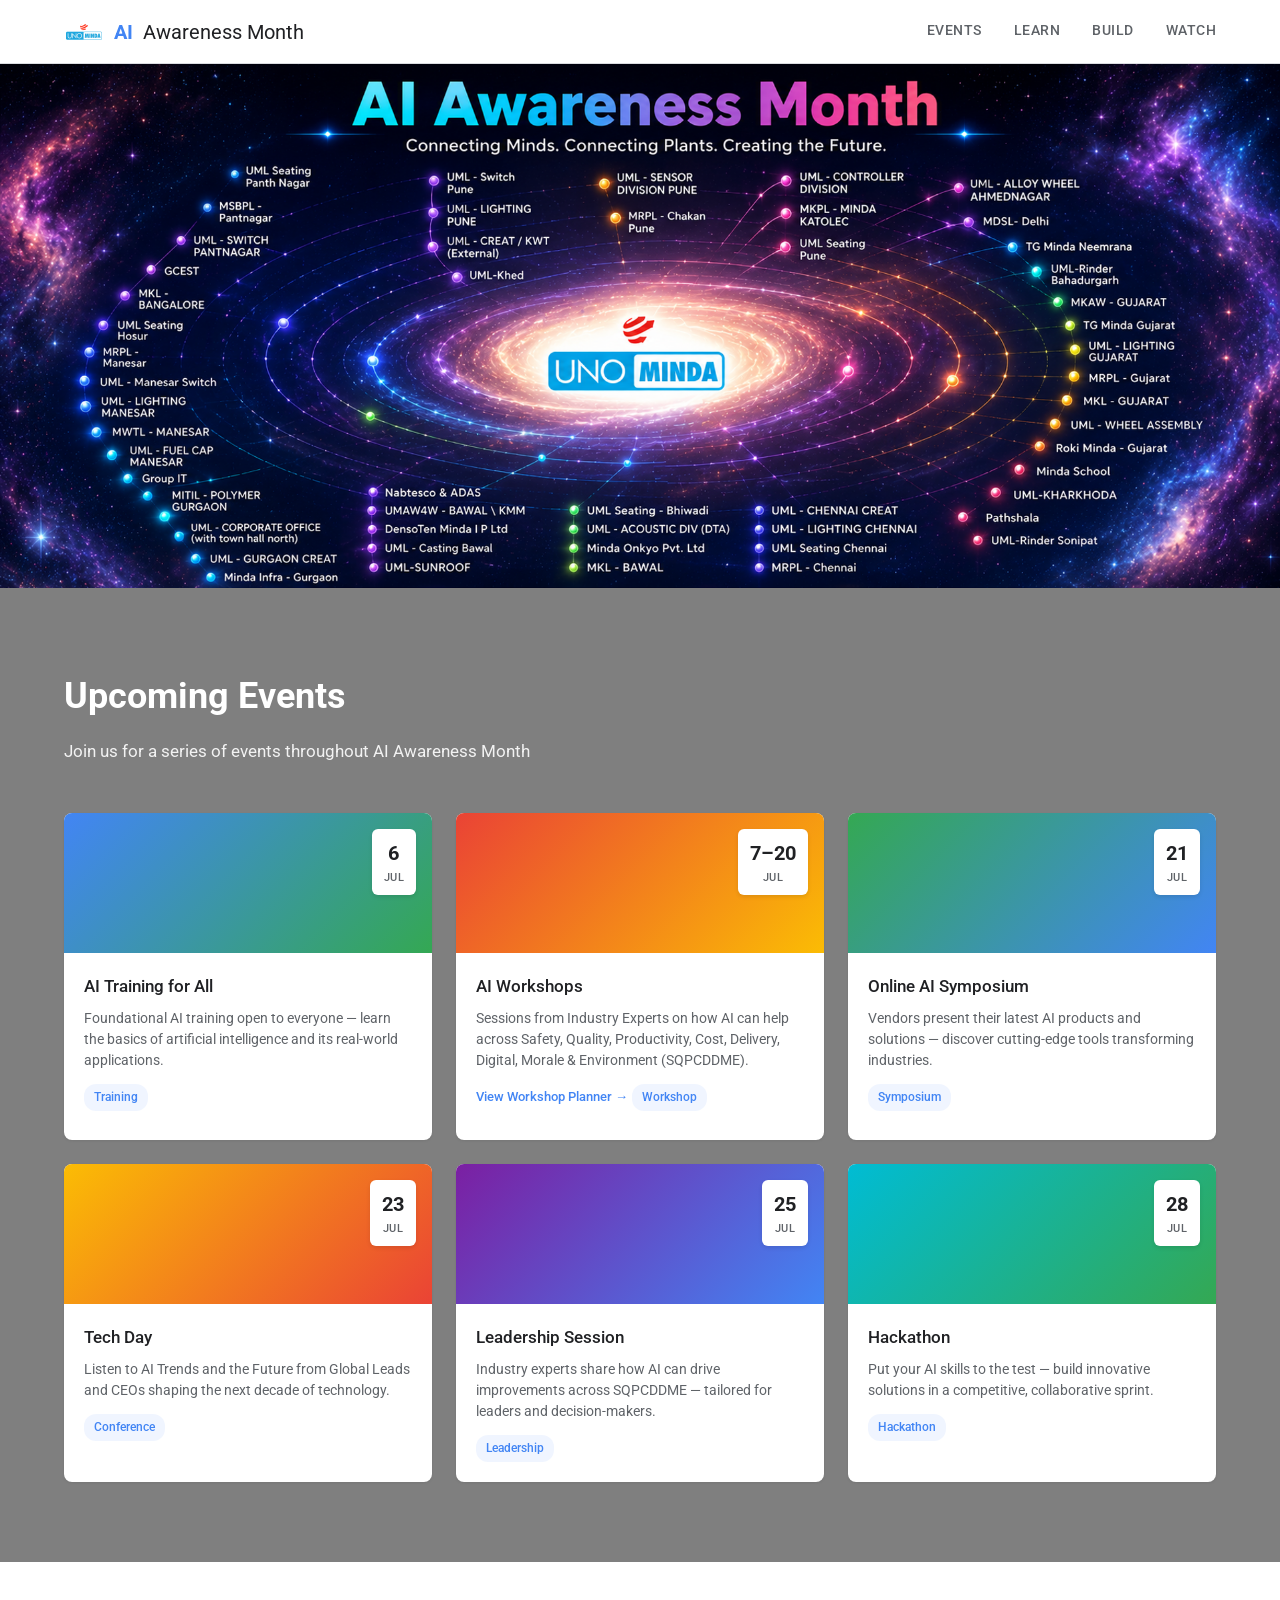
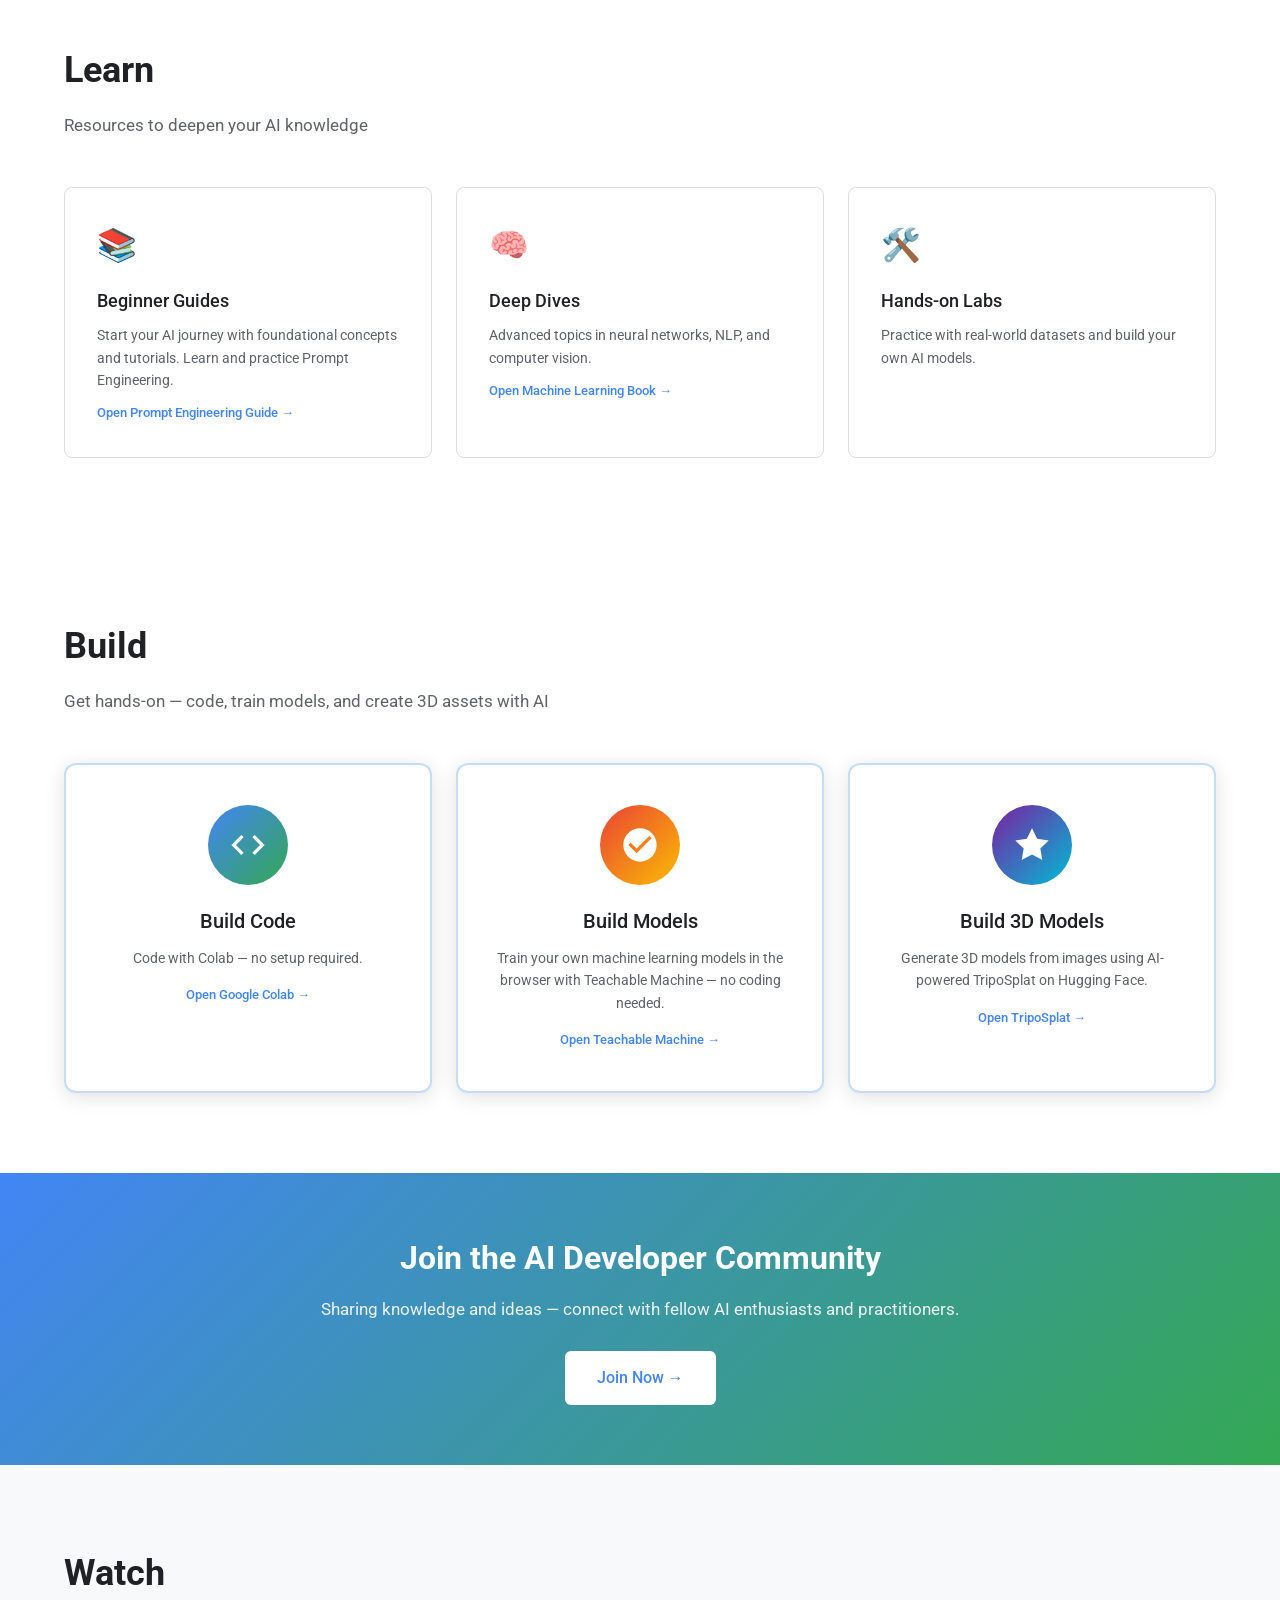
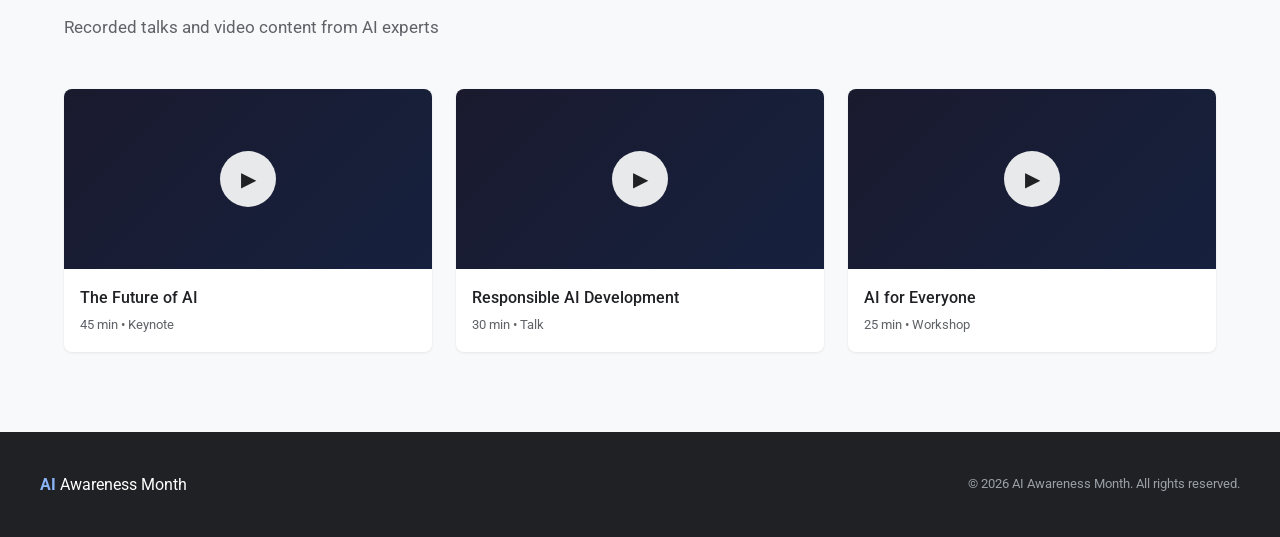
==== index.html @ 11e7fd07 "Initial commit: AI Awareness Month Landing Page" ====
<!DOCTYPE html>
<html lang="en">
<head>
    <meta charset="UTF-8">
    <meta name="viewport" content="width=device-width, initial-scale=1.0">
    <title>AI Awareness Month</title>
    <link rel="stylesheet" href="styles.css">
    <link rel="preconnect" href="https://fonts.googleapis.com">
    <link rel="preconnect" href="https://fonts.gstatic.com" crossorigin>
    <link href="https://fonts.googleapis.com/css2?family=Google+Sans:wght@400;500;700&family=Roboto:wght@300;400;500;700&display=swap" rel="stylesheet">
</head>
<body>
    <!-- Navigation Bar -->
    <header class="navbar">
        <div class="navbar-container">
            <div class="navbar-brand">
                <img src="Logo.png" alt="AI Awareness Month Logo" class="navbar-logo">
                <span class="brand-ai">AI</span><span class="brand-text">Awareness Month</span>
            </div>
            <nav class="navbar-links" aria-label="Main navigation">
                <a href="#events" class="nav-link active">EVENTS</a>
                <a href="#learn" class="nav-link">LEARN</a>
                <a href="#build" class="nav-link">BUILD</a>
                <a href="#watch" class="nav-link">WATCH</a>
            </nav>
            <button class="mobile-menu-btn" aria-label="Toggle menu" aria-expanded="false">
                <span class="hamburger"></span>
            </button>
        </div>
    </header>

    <!-- Hero Section - Landing Page Image -->
    <section class="hero">
        <img src="Landing_Page.png" alt="AI Awareness Month" class="hero-image">
    </section>

    <!-- Events Section -->
    <section id="events" class="events-section">
        <video class="events-video-bg" autoplay muted loop playsinline>
            <source src="Events.mp4" type="video/mp4">
        </video>
        <div class="events-overlay"></div>
        <div class="section-container">
            <h2 class="section-title">Upcoming Events</h2>
            <p class="section-subtitle">Join us for a series of events throughout AI Awareness Month</p>
            <div class="events-grid">
                <!-- 1. AI Training for All -->
                <article class="event-card">
                    <div class="event-image" style="background: linear-gradient(135deg, #4285f4, #34a853);">
                        <div class="event-date">
                            <span class="day">6</span>
                            <span class="month">JUL</span>
                        </div>
                    </div>
                    <div class="event-details">
                        <h3>AI Training for All</h3>
                        <p>Foundational AI training open to everyone — learn the basics of artificial intelligence and its real-world applications.</p>
                        <span class="event-tag">Training</span>
                    </div>
                </article>

                <!-- 2. AI Workshops -->
                <article class="event-card">
                    <div class="event-image" style="background: linear-gradient(135deg, #ea4335, #fbbc04);">
                        <div class="event-date">
                            <span class="day">7–20</span>
                            <span class="month">JUL</span>
                        </div>
                    </div>
                    <div class="event-details">
                        <h3>AI Workshops</h3>
                        <p>Sessions from Industry Experts on how AI can help across Safety, Quality, Productivity, Cost, Delivery, Digital, Morale & Environment (SQPCDDME).</p>
                        <a href="workshop-planner.html" class="event-link">View Workshop Planner →</a>
                        <span class="event-tag">Workshop</span>
                    </div>
                </article>

                <!-- 3. Online AI Symposium -->
                <article class="event-card">
                    <div class="event-image" style="background: linear-gradient(135deg, #34a853, #4285f4);">
                        <div class="event-date">
                            <span class="day">21</span>
                            <span class="month">JUL</span>
                        </div>
                    </div>
                    <div class="event-details">
                        <h3>Online AI Symposium</h3>
                        <p>Vendors present their latest AI products and solutions — discover cutting-edge tools transforming industries.</p>
                        <span class="event-tag">Symposium</span>
                    </div>
                </article>

                <!-- 4. Tech Day -->
                <article class="event-card">
                    <div class="event-image" style="background: linear-gradient(135deg, #fbbc04, #ea4335);">
                        <div class="event-date">
                            <span class="day">23</span>
                            <span class="month">JUL</span>
                        </div>
                    </div>
                    <div class="event-details">
                        <h3>Tech Day</h3>
                        <p>Listen to AI Trends and the Future from Global Leads and CEOs shaping the next decade of technology.</p>
                        <span class="event-tag">Conference</span>
                    </div>
                </article>

                <!-- 5. Leadership Session -->
                <article class="event-card">
                    <div class="event-image" style="background: linear-gradient(135deg, #7b1fa2, #4285f4);">
                        <div class="event-date">
                            <span class="day">25</span>
                            <span class="month">JUL</span>
                        </div>
                    </div>
                    <div class="event-details">
                        <h3>Leadership Session</h3>
                        <p>Industry experts share how AI can drive improvements across SQPCDDME — tailored for leaders and decision-makers.</p>
                        <span class="event-tag">Leadership</span>
                    </div>
                </article>

                <!-- 6. Hackathon -->
                <article class="event-card">
                    <div class="event-image" style="background: linear-gradient(135deg, #00bcd4, #34a853);">
                        <div class="event-date">
                            <span class="day">28</span>
                            <span class="month">JUL</span>
                        </div>
                    </div>
                    <div class="event-details">
                        <h3>Hackathon</h3>
                        <p>Put your AI skills to the test — build innovative solutions in a competitive, collaborative sprint.</p>
                        <span class="event-tag">Hackathon</span>
                    </div>
                </article>
            </div>
        </div>
    </section>

    <!-- Learn Section -->
    <section id="learn" class="learn-section">
        <div class="section-container">
            <h2 class="section-title">Learn</h2>
            <p class="section-subtitle">Resources to deepen your AI knowledge</p>
            <div class="learn-grid">
                <a href="prompt-engineering.html" class="learn-card">
                    <div class="learn-icon">📚</div>
                    <h3>Beginner Guides</h3>
                    <p>Start your AI journey with foundational concepts and tutorials. Learn and practice Prompt Engineering.</p>
                    <span class="learn-link">Open Prompt Engineering Guide →</span>
                </a>
                <a href="deep-dives.html" class="learn-card">
                    <div class="learn-icon">🧠</div>
                    <h3>Deep Dives</h3>
                    <p>Advanced topics in neural networks, NLP, and computer vision.</p>
                    <span class="learn-link">Open Machine Learning Book →</span>
                </a>
                <div class="learn-card">
                    <div class="learn-icon">🛠️</div>
                    <h3>Hands-on Labs</h3>
                    <p>Practice with real-world datasets and build your own AI models.</p>
                </div>
            </div>
        </div>
    </section>

    <!-- Build Section -->
    <section id="build" class="build-section">
        <video class="build-video-bg" autoplay muted loop playsinline>
            <source src="Build_AI.mp4" type="video/mp4">
        </video>
        <div class="build-overlay"></div>
        <div class="section-container">
            <h2 class="section-title">Build</h2>
            <p class="section-subtitle">Get hands-on — code, train models, and create 3D assets with AI</p>
            <div class="build-grid">
                <a href="https://colab.research.google.com/" target="_blank" rel="noopener noreferrer" class="build-card">
                    <div class="build-icon" style="background: linear-gradient(135deg, #4285f4, #34a853);">
                        <svg viewBox="0 0 24 24" width="40" height="40" fill="#fff">
                            <path d="M9.4 16.6L4.8 12l4.6-4.6L8 6l-6 6 6 6 1.4-1.4zm5.2 0L19.2 12l-4.6-4.6L16 6l6 6-6 6-1.4-1.4z"/>
                        </svg>
                    </div>
                    <h3>Build Code</h3>
                    <p>Code with Colab — no setup required.</p>
                    <span class="build-link">Open Google Colab →</span>
                </a>
                <a href="https://teachablemachine.withgoogle.com/train" target="_blank" rel="noopener noreferrer" class="build-card">
                    <div class="build-icon" style="background: linear-gradient(135deg, #ea4335, #fbbc04);">
                        <svg viewBox="0 0 24 24" width="40" height="40" fill="#fff">
                            <path d="M12 2C6.48 2 2 6.48 2 12s4.48 10 10 10 10-4.48 10-10S17.52 2 12 2zm-2 15l-5-5 1.41-1.41L10 14.17l7.59-7.59L19 8l-9 9z"/>
                        </svg>
                    </div>
                    <h3>Build Models</h3>
                    <p>Train your own machine learning models in the browser with Teachable Machine — no coding needed.</p>
                    <span class="build-link">Open Teachable Machine →</span>
                </a>
                <a href="https://huggingface.co/spaces/VAST-AI/TripoSplat" target="_blank" rel="noopener noreferrer" class="build-card">
                    <div class="build-icon" style="background: linear-gradient(135deg, #7b1fa2, #00bcd4);">
                        <svg viewBox="0 0 24 24" width="40" height="40" fill="#fff">
                            <path d="M12 2l3.09 6.26L22 9.27l-5 4.87 1.18 6.88L12 17.77l-6.18 3.25L7 14.14 2 9.27l6.91-1.01L12 2z"/>
                        </svg>
                    </div>
                    <h3>Build 3D Models</h3>
                    <p>Generate 3D models from images using AI-powered TripoSplat on Hugging Face.</p>
                    <span class="build-link">Open TripoSplat →</span>
                </a>
            </div>
        </div>
    </section>

    <!-- Community Section -->
    <section id="community" class="community-section">
        <div class="community-container">
            <h2>Join the AI Developer Community</h2>
            <p>Sharing knowledge and ideas — connect with fellow AI enthusiasts and practitioners.</p>
            <a href="#" class="btn-community" id="teams-link">Join Now →</a>
        </div>
    </section>

    <!-- Watch Section -->
    <section id="watch" class="watch-section">

        <div class="section-container">
            <h2 class="section-title">Watch</h2>
            <p class="section-subtitle">Recorded talks and video content from AI experts</p>
            <div class="watch-grid">
                <div class="video-card">
                    <div class="video-thumbnail">
                        <div class="play-btn">▶</div>
                    </div>
                    <h3>The Future of AI</h3>
                    <p>45 min • Keynote</p>
                </div>
                <div class="video-card">
                    <div class="video-thumbnail">
                        <div class="play-btn">▶</div>
                    </div>
                    <h3>Responsible AI Development</h3>
                    <p>30 min • Talk</p>
                </div>
                <div class="video-card">
                    <div class="video-thumbnail">
                        <div class="play-btn">▶</div>
                    </div>
                    <h3>AI for Everyone</h3>
                    <p>25 min • Workshop</p>
                </div>
            </div>
        </div>
    </section>

    <!-- Footer -->
    <footer class="footer">
        <div class="footer-container">
            <div class="footer-brand">
                <span class="brand-ai">AI</span><span class="brand-text"> Awareness Month</span>
            </div>
            <p class="footer-copy">&copy; 2026 AI Awareness Month. All rights reserved.</p>
        </div>
    </footer>

    <script src="script.js"></script>
</body>
</html>
---- styles.css ----
/* Reset & Base Styles */
*,
*::before,
*::after {
    margin: 0;
    padding: 0;
    box-sizing: border-box;
}

:root {
    --color-blue: #4285f4;
    --color-red: #ea4335;
    --color-yellow: #fbbc04;
    --color-green: #34a853;
    --color-dark: #202124;
    --color-gray: #5f6368;
    --color-light-gray: #f8f9fa;
    --color-border: #dadce0;
    --font-primary: 'Roboto', sans-serif;
    --font-display: 'Google Sans', 'Roboto', sans-serif;
}

html {
    scroll-behavior: smooth;
}

body {
    font-family: var(--font-primary);
    color: var(--color-dark);
    line-height: 1.6;
    overflow-x: hidden;
}

a {
    text-decoration: none;
    color: inherit;
}

/* Navigation Bar */
.navbar {
    position: fixed;
    top: 0;
    left: 0;
    right: 0;
    background: #fff;
    border-bottom: 1px solid var(--color-border);
    z-index: 1000;
    height: 64px;
}

.navbar-container {
    max-width: 1200px;
    margin: 0 auto;
    padding: 0 24px;
    display: flex;
    align-items: center;
    justify-content: space-between;
    height: 100%;
}

.navbar-brand {
    font-family: var(--font-display);
    font-size: 1.25rem;
    font-weight: 400;
    display: flex;
    align-items: center;
    gap: 10px;
}

.navbar-logo {
    height: 40px;
    width: auto;
}

.brand-ai {
    color: var(--color-blue);
    font-weight: 700;
}

.brand-text {
    color: var(--color-dark);
    font-weight: 400;
}

.navbar-links {
    display: flex;
    align-items: center;
    gap: 32px;
}

.nav-link {
    font-family: var(--font-display);
    font-size: 0.875rem;
    font-weight: 500;
    letter-spacing: 0.5px;
    color: var(--color-gray);
    padding: 8px 0;
    border-bottom: 3px solid transparent;
    transition: color 0.2s, border-color 0.2s;
}

.nav-link:hover,
.nav-link.active {
    color: var(--color-blue);
    border-bottom-color: var(--color-blue);
}

.nav-link.active {
    text-decoration: underline;
    text-underline-offset: 6px;
}

/* Mobile Menu Button */
.mobile-menu-btn {
    display: none;
    background: none;
    border: none;
    cursor: pointer;
    padding: 8px;
}

.hamburger {
    display: block;
    width: 24px;
    height: 2px;
    background: var(--color-dark);
    position: relative;
}

.hamburger::before,
.hamburger::after {
    content: '';
    position: absolute;
    width: 24px;
    height: 2px;
    background: var(--color-dark);
    left: 0;
}

.hamburger::before {
    top: -7px;
}

.hamburger::after {
    top: 7px;
}

/* Hero Section */
.hero {
    margin-top: 64px;
    width: 100%;
    display: flex;
    justify-content: center;
    align-items: center;
    background: #fff;
}

.hero-image {
    width: 100%;
    max-width: 100%;
    height: auto;
    display: block;
}

/* Sections Common */
.section-container {
    max-width: 1200px;
    margin: 0 auto;
    padding: 80px 24px;
}

.section-title {
    font-family: var(--font-display);
    font-size: 2.25rem;
    font-weight: 700;
    color: var(--color-dark);
    margin-bottom: 12px;
}

.section-subtitle {
    font-size: 1.0625rem;
    color: var(--color-gray);
    margin-bottom: 48px;
}

/* Events Section */
.events-section {
    position: relative;
    overflow: hidden;
}

.events-video-bg {
    position: absolute;
    top: 0;
    left: 0;
    width: 100%;
    height: 100%;
    object-fit: cover;
    z-index: 0;
}

.events-overlay {
    position: absolute;
    top: 0;
    left: 0;
    right: 0;
    bottom: 0;
    background: rgba(0, 0, 0, 0.5);
    z-index: 1;
}

.events-section .section-container {
    position: relative;
    z-index: 2;
}

.events-section .section-title {
    color: #fff;
}

.events-section .section-subtitle {
    color: rgba(255, 255, 255, 0.9);
}

.events-grid {
    display: grid;
    grid-template-columns: repeat(auto-fill, minmax(280px, 1fr));
    gap: 24px;
}

.event-card {
    background: #fff;
    border-radius: 8px;
    overflow: hidden;
    box-shadow: 0 1px 3px rgba(0, 0, 0, 0.08);
    transition: box-shadow 0.2s, transform 0.2s;
}

.event-card:hover {
    box-shadow: 0 4px 16px rgba(0, 0, 0, 0.12);
    transform: translateY(-2px);
}

.event-image {
    height: 140px;
    display: flex;
    align-items: flex-start;
    justify-content: flex-end;
    padding: 16px;
}

.event-date {
    background: #fff;
    border-radius: 6px;
    padding: 8px 12px;
    text-align: center;
    box-shadow: 0 2px 4px rgba(0, 0, 0, 0.1);
}

.event-date .day {
    display: block;
    font-family: var(--font-display);
    font-size: 1.25rem;
    font-weight: 700;
    color: var(--color-dark);
}

.event-date .month {
    display: block;
    font-size: 0.6875rem;
    font-weight: 500;
    color: var(--color-gray);
    letter-spacing: 0.5px;
}

.event-details {
    padding: 20px;
}

.event-details h3 {
    font-family: var(--font-display);
    font-size: 1.0625rem;
    font-weight: 500;
    margin-bottom: 8px;
}

.event-details p {
    font-size: 0.875rem;
    color: var(--color-gray);
    margin-bottom: 12px;
    line-height: 1.5;
}

.event-tag {
    display: inline-block;
    font-size: 0.75rem;
    font-weight: 500;
    color: var(--color-blue);
    background: rgba(66, 133, 244, 0.08);
    padding: 4px 10px;
    border-radius: 12px;
}

.event-link {
    display: inline-block;
    font-size: 0.8125rem;
    font-weight: 500;
    color: var(--color-blue);
    margin-bottom: 12px;
    transition: color 0.2s;
}

.event-link:hover {
    color: #3367d6;
    text-decoration: underline;
}

/* Learn Section */
.learn-section {
    background: #fff;
}

.learn-grid {
    display: grid;
    grid-template-columns: repeat(auto-fill, minmax(300px, 1fr));
    gap: 24px;
}

.learn-card {
    padding: 32px;
    border: 1px solid var(--color-border);
    border-radius: 8px;
    transition: box-shadow 0.2s, border-color 0.2s;
}

.learn-card:hover {
    box-shadow: 0 4px 12px rgba(0, 0, 0, 0.08);
    border-color: var(--color-blue);
}

.learn-icon {
    font-size: 2rem;
    margin-bottom: 16px;
}

.learn-card h3 {
    font-family: var(--font-display);
    font-size: 1.125rem;
    font-weight: 500;
    margin-bottom: 8px;
}

.learn-card p {
    font-size: 0.875rem;
    color: var(--color-gray);
    line-height: 1.6;
}

.learn-link {
    display: inline-block;
    font-family: var(--font-display);
    font-size: 0.8125rem;
    font-weight: 500;
    color: var(--color-blue);
    margin-top: 12px;
    transition: color 0.2s;
}

.learn-card:hover .learn-link {
    color: #3367d6;
    text-decoration: underline;
}

/* Build Section */
.build-section {
    position: relative;
    overflow: hidden;
}

.build-video-bg {
    position: absolute;
    top: 0;
    left: 0;
    width: 100%;
    height: 100%;
    object-fit: cover;
    z-index: 0;
}

.build-overlay {
    position: absolute;
    top: 0;
    left: 0;
    right: 0;
    bottom: 0;
    background: rgba(255, 255, 255, 0.6);
    z-index: 1;
}

.build-section .section-container {
    position: relative;
    z-index: 2;
}

.build-grid {
    display: grid;
    grid-template-columns: repeat(auto-fill, minmax(300px, 1fr));
    gap: 24px;
}

.build-card {
    display: flex;
    flex-direction: column;
    align-items: center;
    text-align: center;
    padding: 40px 28px;
    border: 2px solid rgba(66, 133, 244, 0.3);
    border-radius: 12px;
    background: rgba(255, 255, 255, 0.9);
    box-shadow: 0 4px 20px rgba(0, 0, 0, 0.12);
    backdrop-filter: blur(8px);
    transition: box-shadow 0.2s, border-color 0.2s, transform 0.2s;
}

.build-card:hover {
    box-shadow: 0 8px 32px rgba(0, 0, 0, 0.18);
    border-color: var(--color-blue);
    transform: translateY(-4px);
}

.build-icon {
    width: 80px;
    height: 80px;
    border-radius: 50%;
    display: flex;
    align-items: center;
    justify-content: center;
    margin-bottom: 20px;
}

.build-card h3 {
    font-family: var(--font-display);
    font-size: 1.25rem;
    font-weight: 500;
    margin-bottom: 10px;
    color: var(--color-dark);
}

.build-card p {
    font-size: 0.875rem;
    color: var(--color-gray);
    line-height: 1.6;
    margin-bottom: 16px;
}

.build-link {
    font-family: var(--font-display);
    font-size: 0.8125rem;
    font-weight: 500;
    color: var(--color-blue);
    transition: color 0.2s;
}

.build-card:hover .build-link {
    color: #3367d6;
    text-decoration: underline;
}

/* Community Section */
.community-section {
    background: linear-gradient(135deg, #4285f4, #34a853);
    padding: 60px 24px;
    text-align: center;
}

.community-container {
    max-width: 700px;
    margin: 0 auto;
}

.community-section h2 {
    font-family: var(--font-display);
    font-size: 2rem;
    font-weight: 700;
    color: #fff;
    margin-bottom: 12px;
}

.community-section p {
    font-size: 1.0625rem;
    color: rgba(255, 255, 255, 0.9);
    margin-bottom: 28px;
    line-height: 1.6;
}

.btn-community {
    display: inline-block;
    font-family: var(--font-display);
    font-size: 1rem;
    font-weight: 500;
    color: var(--color-blue);
    background: #fff;
    padding: 14px 32px;
    border-radius: 6px;
    transition: box-shadow 0.2s, transform 0.1s;
}

.btn-community:hover {
    box-shadow: 0 4px 12px rgba(0, 0, 0, 0.2);
    transform: translateY(-1px);
}

/* Watch Section */
.watch-section {
    background: var(--color-light-gray);
}

.watch-grid {
    display: grid;
    grid-template-columns: repeat(auto-fill, minmax(300px, 1fr));
    gap: 24px;
}

.video-card {
    background: #fff;
    border-radius: 8px;
    overflow: hidden;
    box-shadow: 0 1px 3px rgba(0, 0, 0, 0.08);
    transition: box-shadow 0.2s;
}

.video-card:hover {
    box-shadow: 0 4px 12px rgba(0, 0, 0, 0.12);
}

.video-thumbnail {
    height: 180px;
    background: linear-gradient(135deg, #1a1a2e, #16213e);
    display: flex;
    align-items: center;
    justify-content: center;
}

.play-btn {
    width: 56px;
    height: 56px;
    background: rgba(255, 255, 255, 0.9);
    border-radius: 50%;
    display: flex;
    align-items: center;
    justify-content: center;
    font-size: 1.25rem;
    color: var(--color-dark);
    transition: transform 0.2s;
}

.video-card:hover .play-btn {
    transform: scale(1.1);
}

.video-card h3 {
    font-family: var(--font-display);
    font-size: 1rem;
    font-weight: 500;
    padding: 16px 16px 4px;
}

.video-card p {
    font-size: 0.8125rem;
    color: var(--color-gray);
    padding: 0 16px 16px;
}

/* Footer */
.footer {
    background: var(--color-dark);
    color: #fff;
    padding: 40px 24px;
}

.footer-container {
    max-width: 1200px;
    margin: 0 auto;
    display: flex;
    align-items: center;
    justify-content: space-between;
}

.footer .brand-ai {
    color: #8ab4f8;
}

.footer .brand-text {
    color: #fff;
}

.footer-copy {
    font-size: 0.8125rem;
    color: #9aa0a6;
}

/* Responsive */
@media (max-width: 768px) {
    .navbar-links {
        display: none;
        position: absolute;
        top: 64px;
        left: 0;
        right: 0;
        background: #fff;
        flex-direction: column;
        padding: 16px 24px;
        border-bottom: 1px solid var(--color-border);
        gap: 0;
    }

    .navbar-links.active {
        display: flex;
    }

    .nav-link {
        padding: 12px 0;
        border-bottom: none;
    }

    .mobile-menu-btn {
        display: block;
    }

    .hero {
        margin-top: 64px;
    }

    .hero-image {
        width: 100%;
        height: auto;
    }

    .footer-container {
        flex-direction: column;
        gap: 16px;
        text-align: center;
    }
}

@media (max-width: 480px) {
    .events-grid {
        grid-template-columns: 1fr;
    }
}
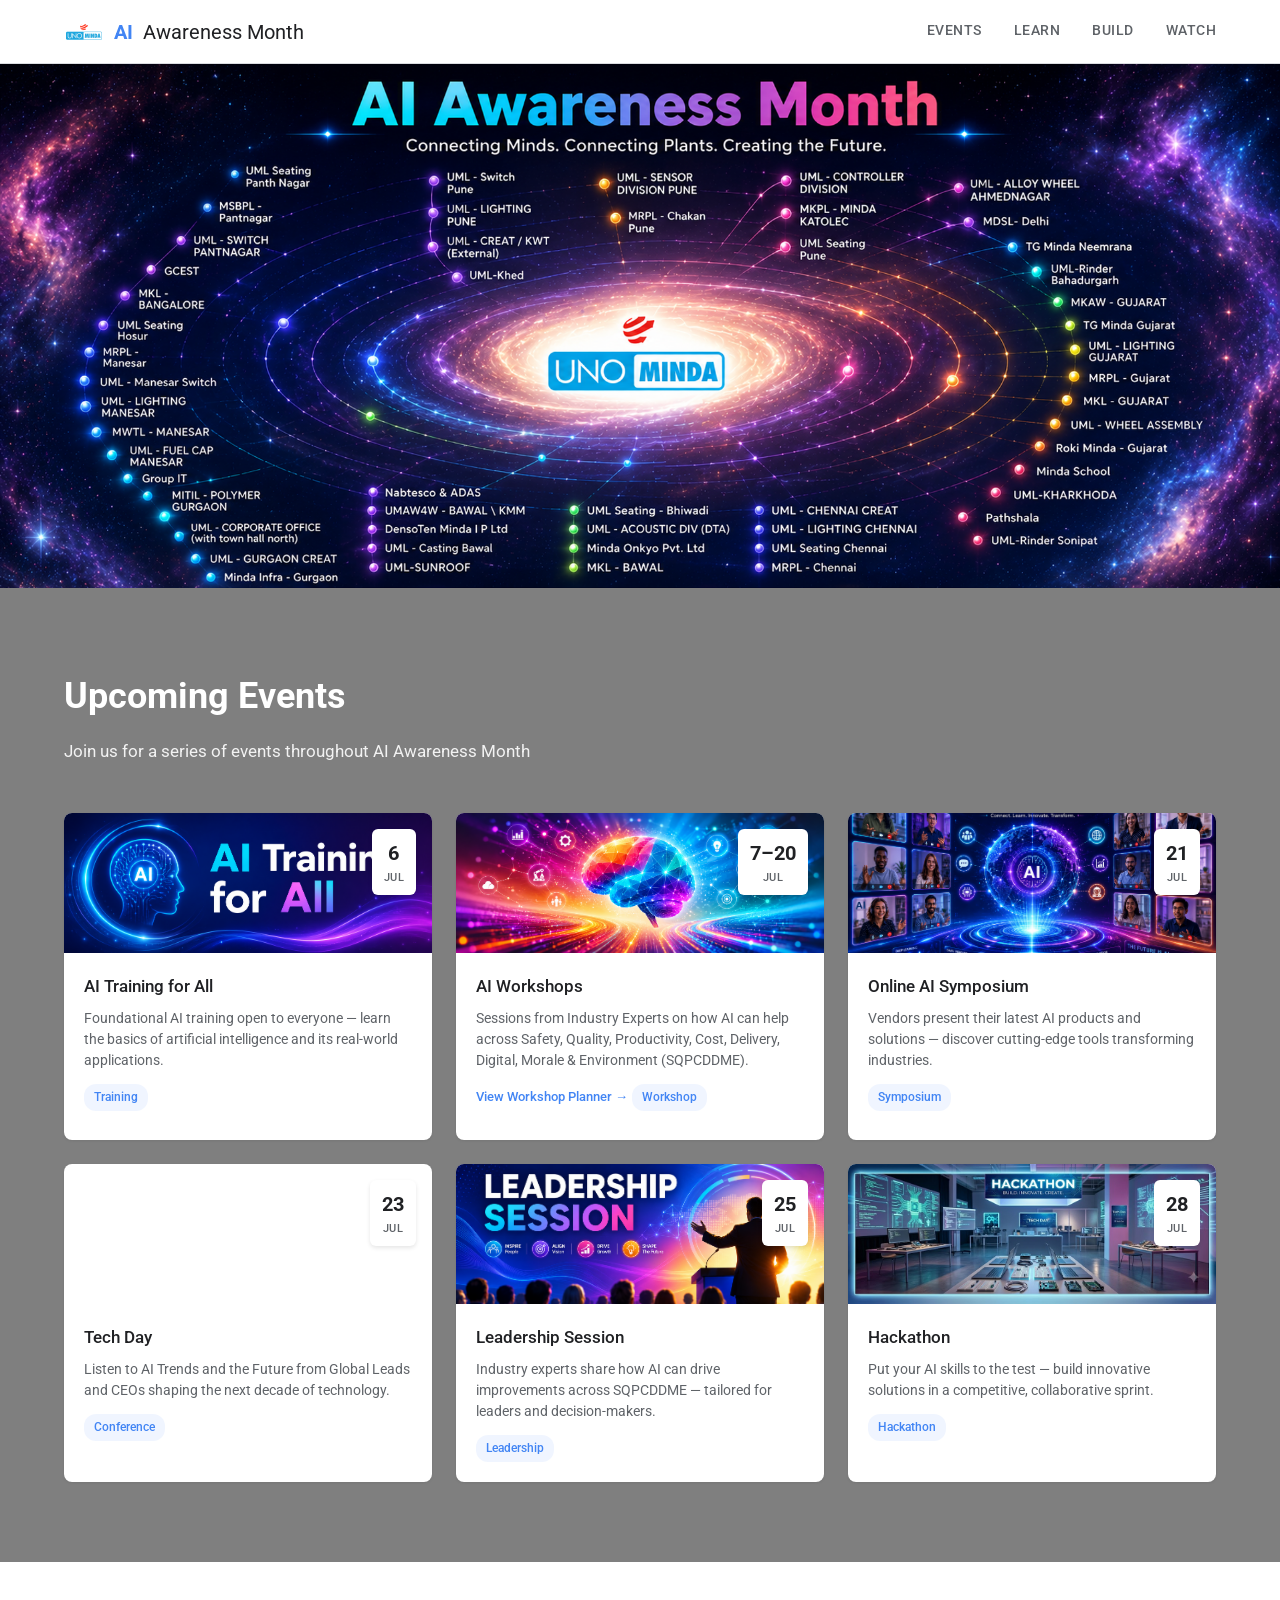
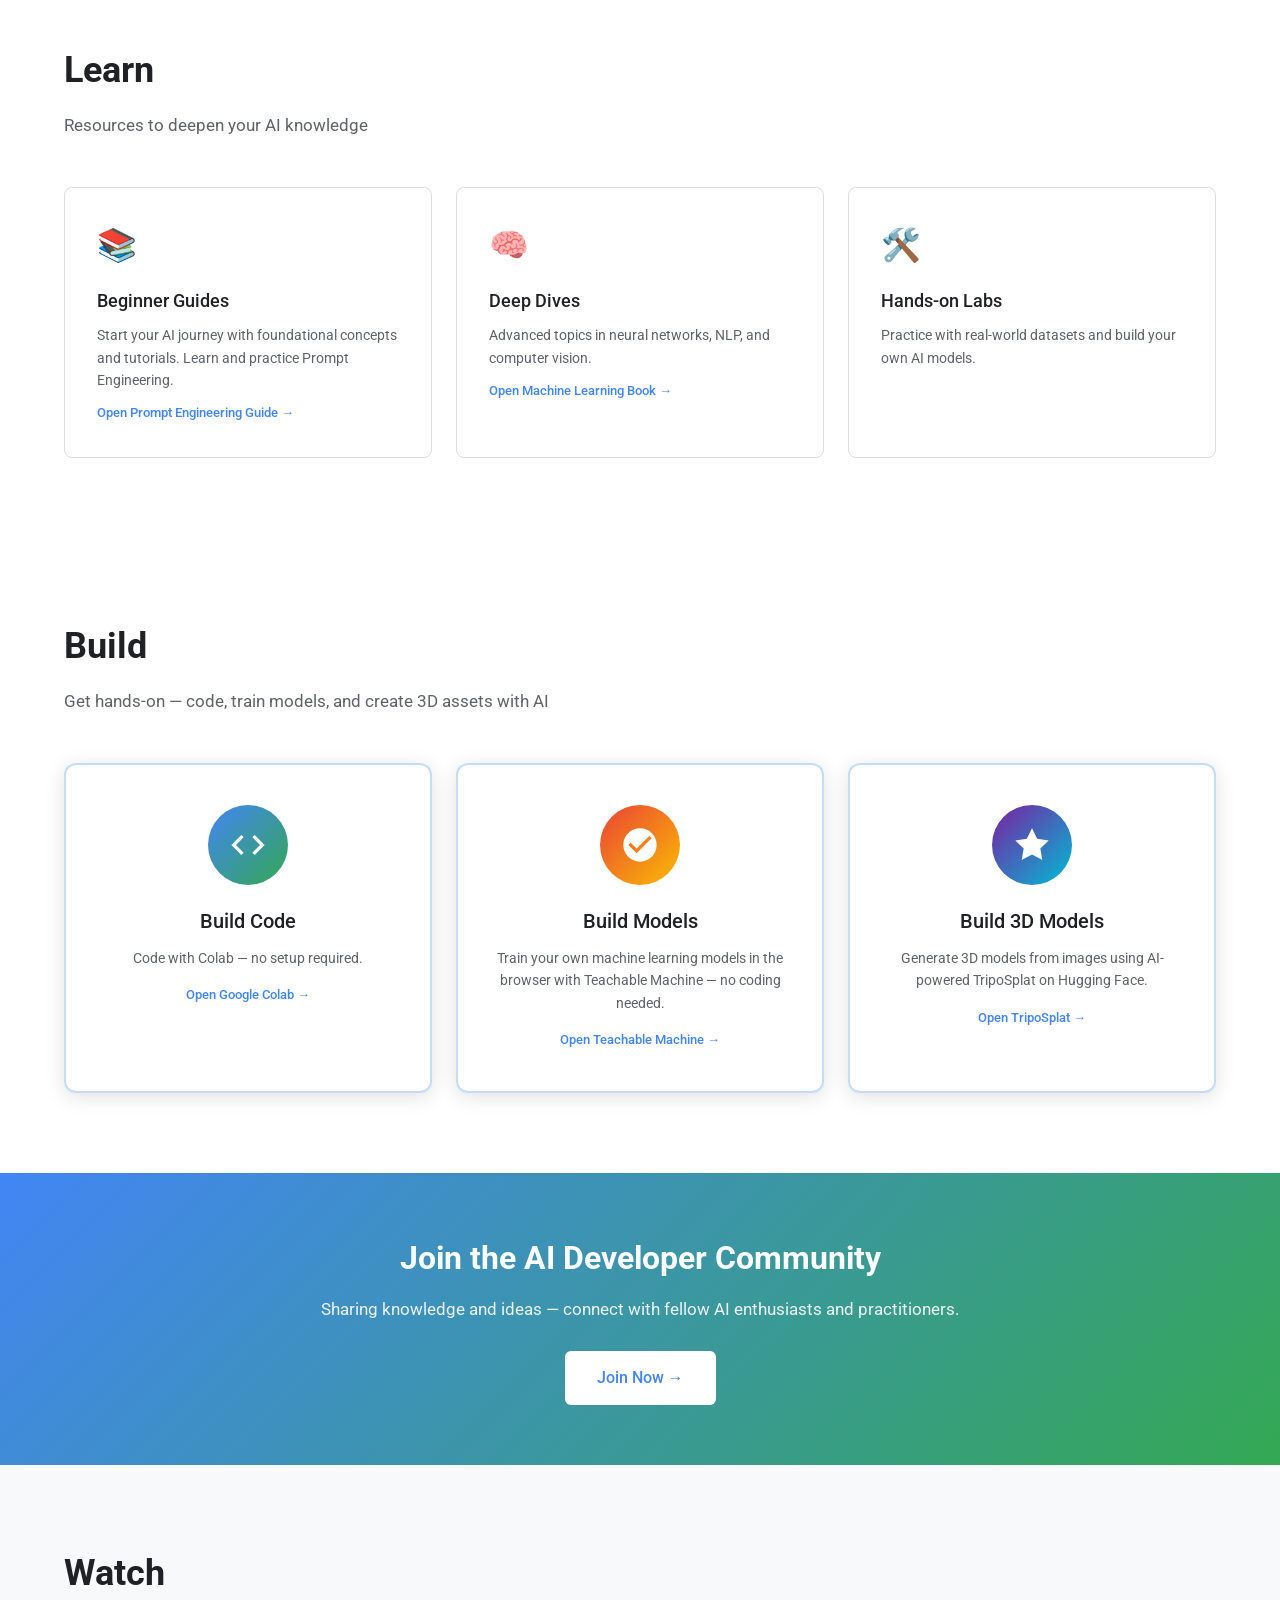
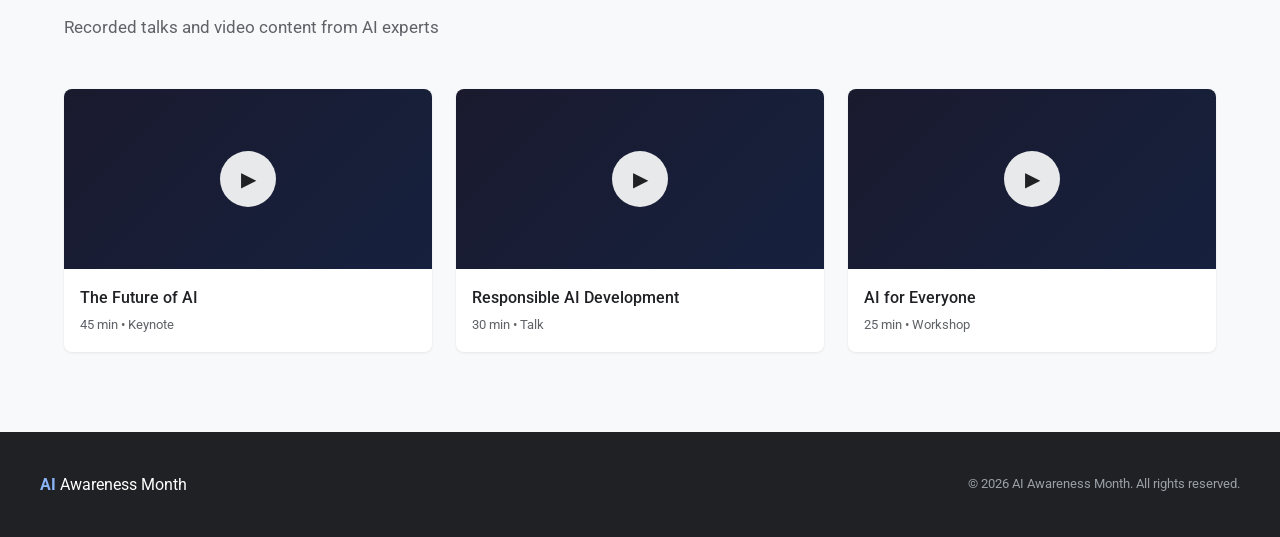
==== commit d8a0a1a4: "Add custom images to all event cards and workshop planner updates" ====
--- a/index.html
+++ b/index.html
@@ -46,7 +46,7 @@
             <div class="events-grid">
                 <!-- 1. AI Training for All -->
                 <article class="event-card">
-                    <div class="event-image" style="background: linear-gradient(135deg, #4285f4, #34a853);">
+                    <div class="event-image" style="background: url('AI_Training.png') center center / cover no-repeat;">
                         <div class="event-date">
                             <span class="day">6</span>
                             <span class="month">JUL</span>
@@ -61,7 +61,7 @@
 
                 <!-- 2. AI Workshops -->
                 <article class="event-card">
-                    <div class="event-image" style="background: linear-gradient(135deg, #ea4335, #fbbc04);">
+                    <div class="event-image" style="background: url('Workshop.png') center center / cover no-repeat;">
                         <div class="event-date">
                             <span class="day">7–20</span>
                             <span class="month">JUL</span>
@@ -77,7 +77,7 @@
 
                 <!-- 3. Online AI Symposium -->
                 <article class="event-card">
-                    <div class="event-image" style="background: linear-gradient(135deg, #34a853, #4285f4);">
+                    <div class="event-image" style="background: url('AI_Symp.png') center center / cover no-repeat;">
                         <div class="event-date">
                             <span class="day">21</span>
                             <span class="month">JUL</span>
@@ -92,7 +92,7 @@
 
                 <!-- 4. Tech Day -->
                 <article class="event-card">
-                    <div class="event-image" style="background: linear-gradient(135deg, #fbbc04, #ea4335);">
+                    <div class="event-image" style="background: url('Tech_Day.png') center center / cover no-repeat;">
                         <div class="event-date">
                             <span class="day">23</span>
                             <span class="month">JUL</span>
@@ -107,7 +107,7 @@
 
                 <!-- 5. Leadership Session -->
                 <article class="event-card">
-                    <div class="event-image" style="background: linear-gradient(135deg, #7b1fa2, #4285f4);">
+                    <div class="event-image" style="background: url('Leadership.png') center center / cover no-repeat;">
                         <div class="event-date">
                             <span class="day">25</span>
                             <span class="month">JUL</span>
@@ -122,7 +122,7 @@
 
                 <!-- 6. Hackathon -->
                 <article class="event-card">
-                    <div class="event-image" style="background: linear-gradient(135deg, #00bcd4, #34a853);">
+                    <div class="event-image" style="background: url('hack.png') center center / cover no-repeat;">
                         <div class="event-date">
                             <span class="day">28</span>
                             <span class="month">JUL</span>
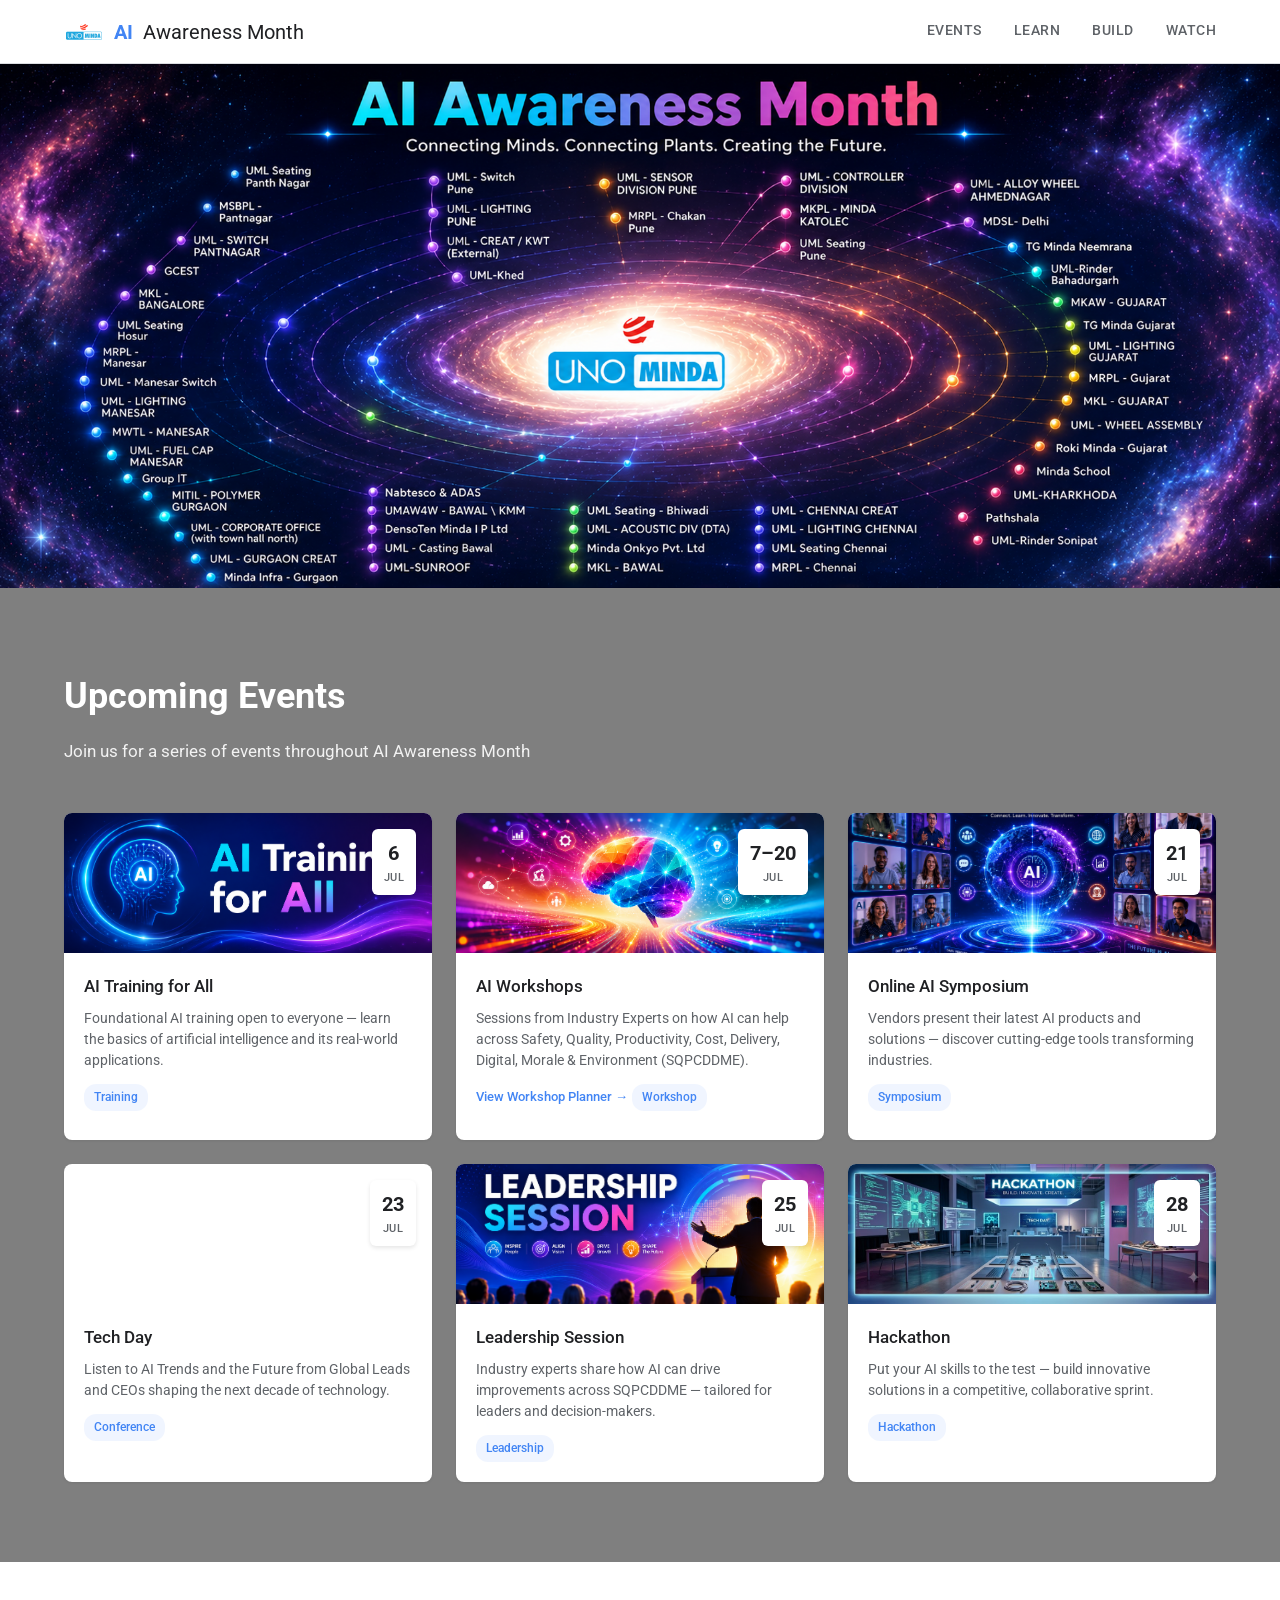
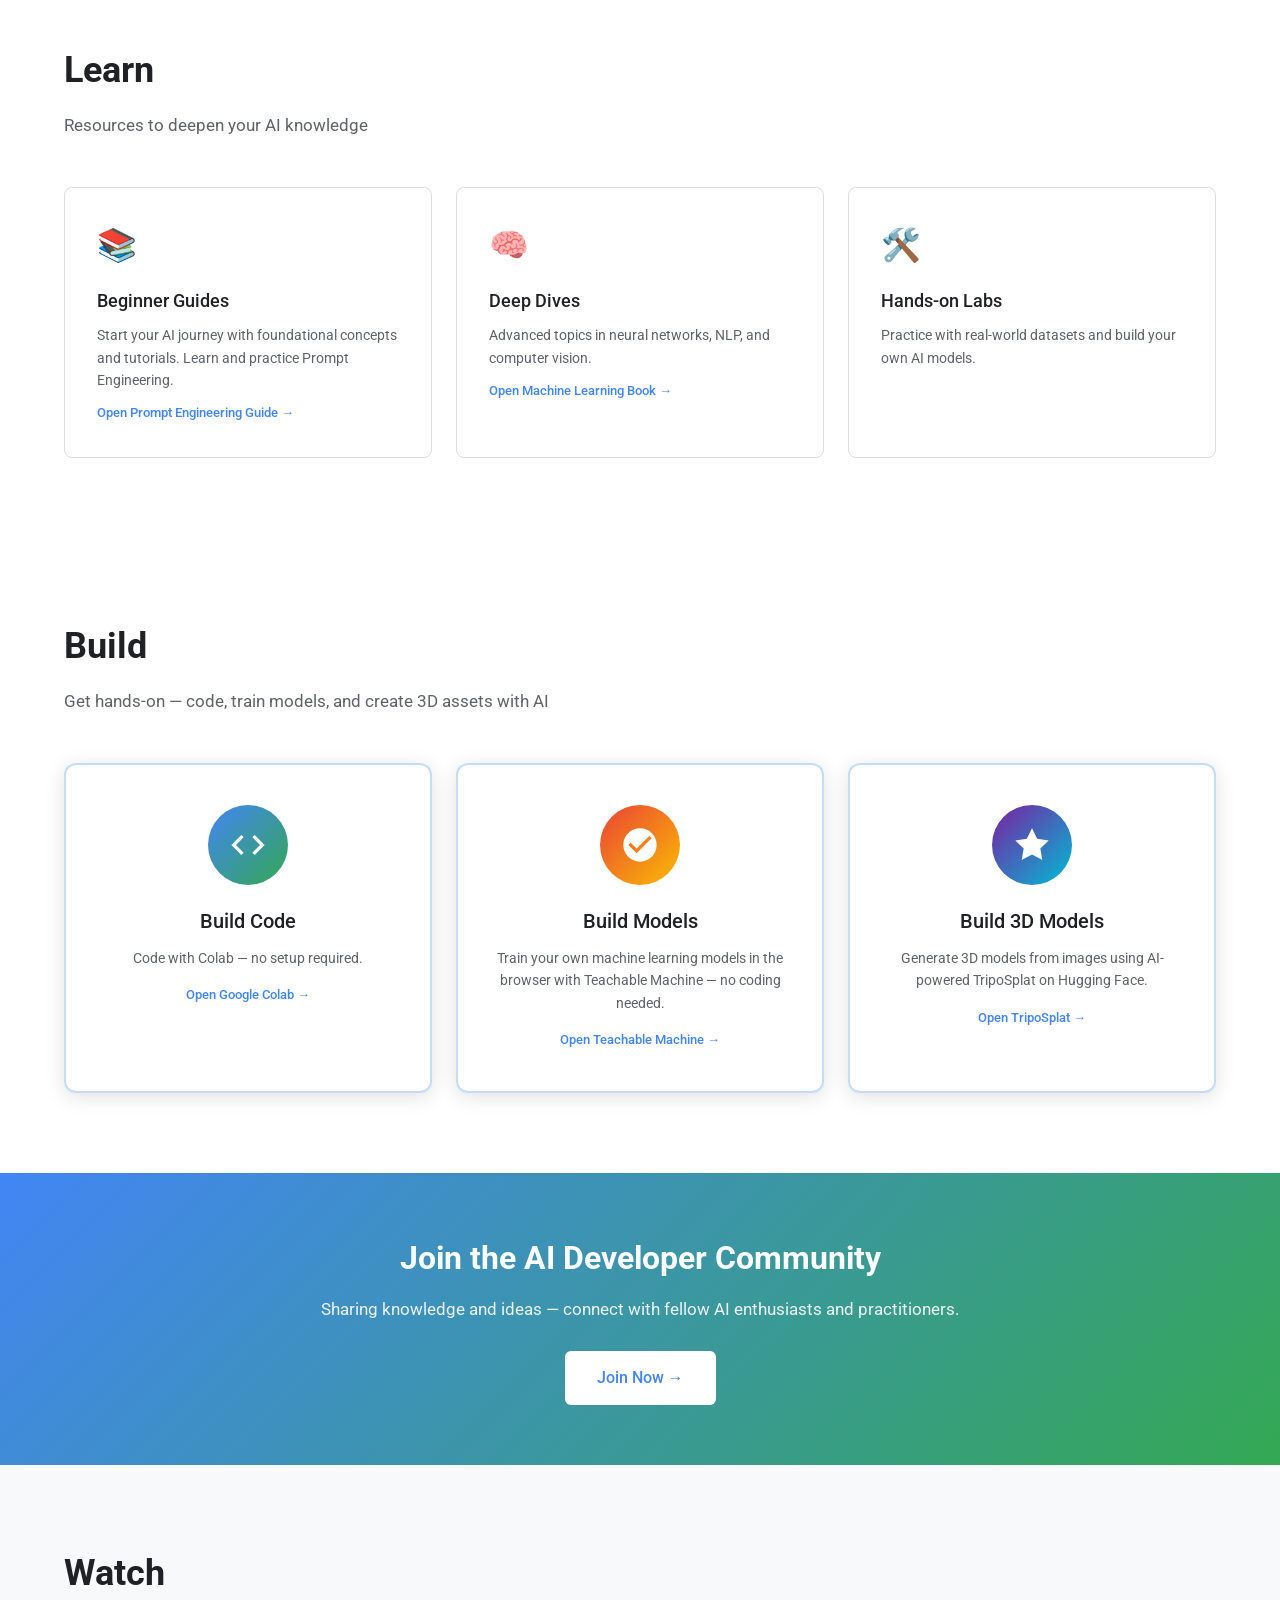
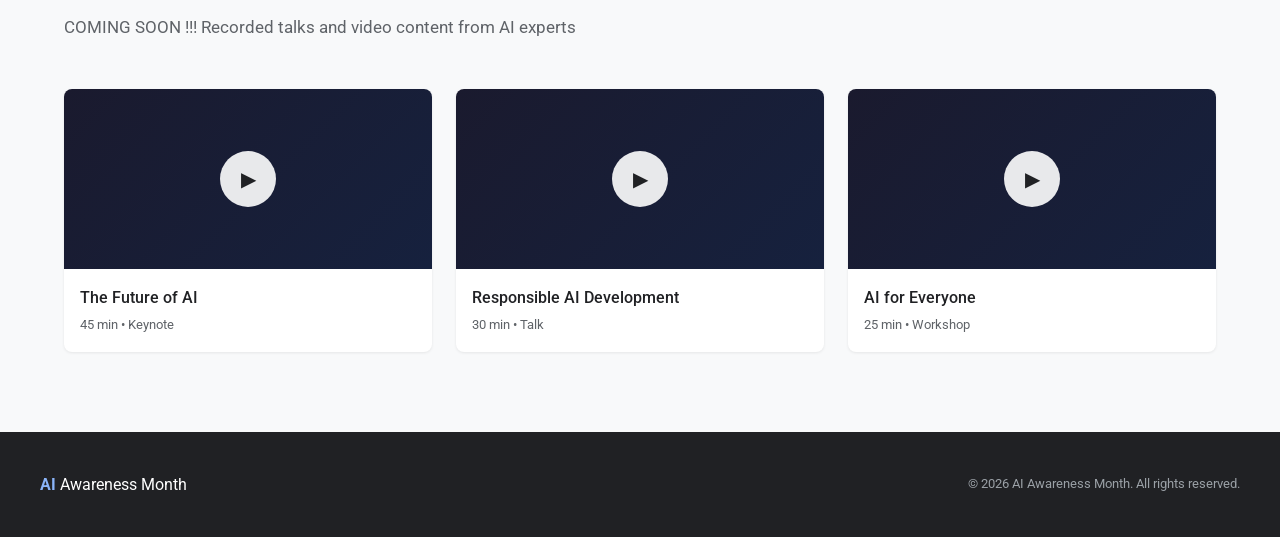
==== commit a957ff8c: "Update: Logo added to navbar brand" ====
--- a/index.html
+++ b/index.html
@@ -223,7 +223,7 @@
 
         <div class="section-container">
             <h2 class="section-title">Watch</h2>
-            <p class="section-subtitle">Recorded talks and video content from AI experts</p>
+            <p class="section-subtitle">COMING SOON !!! Recorded talks and video content from AI experts</p>
             <div class="watch-grid">
                 <div class="video-card">
                     <div class="video-thumbnail">
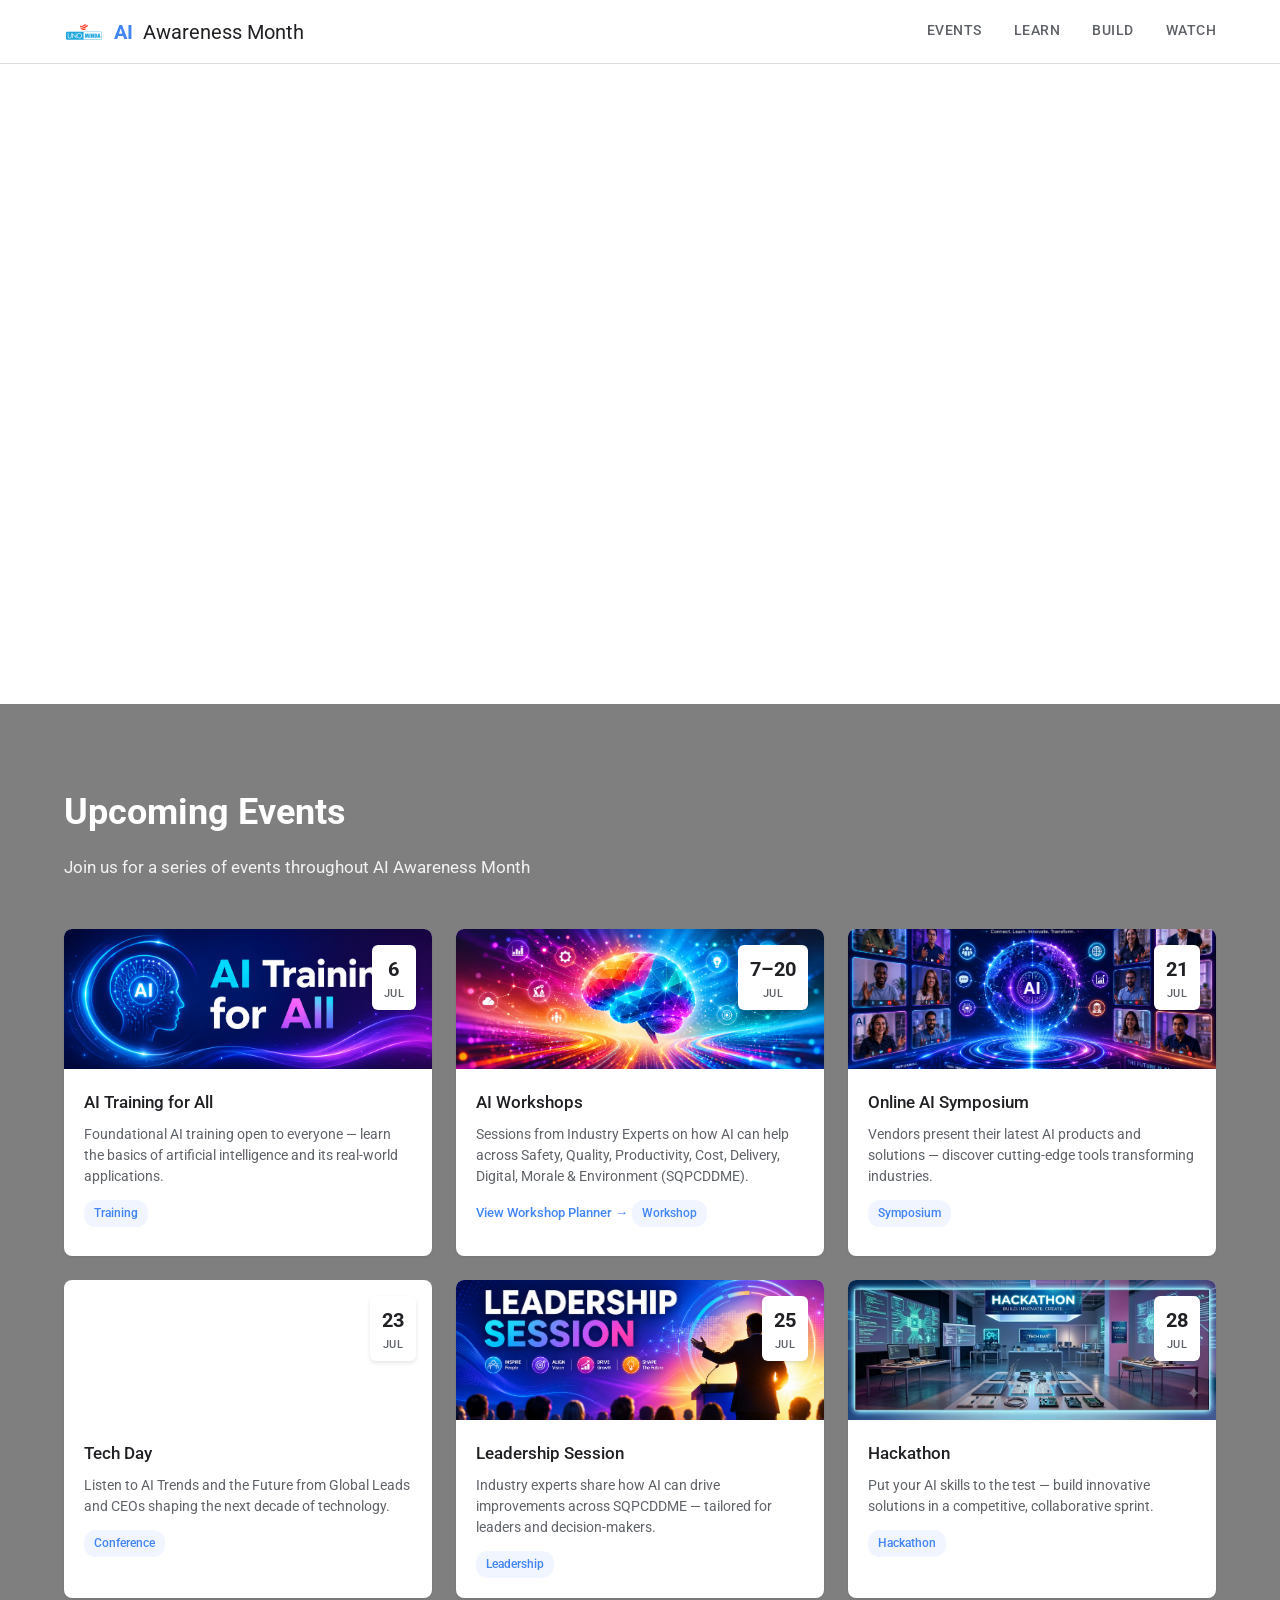
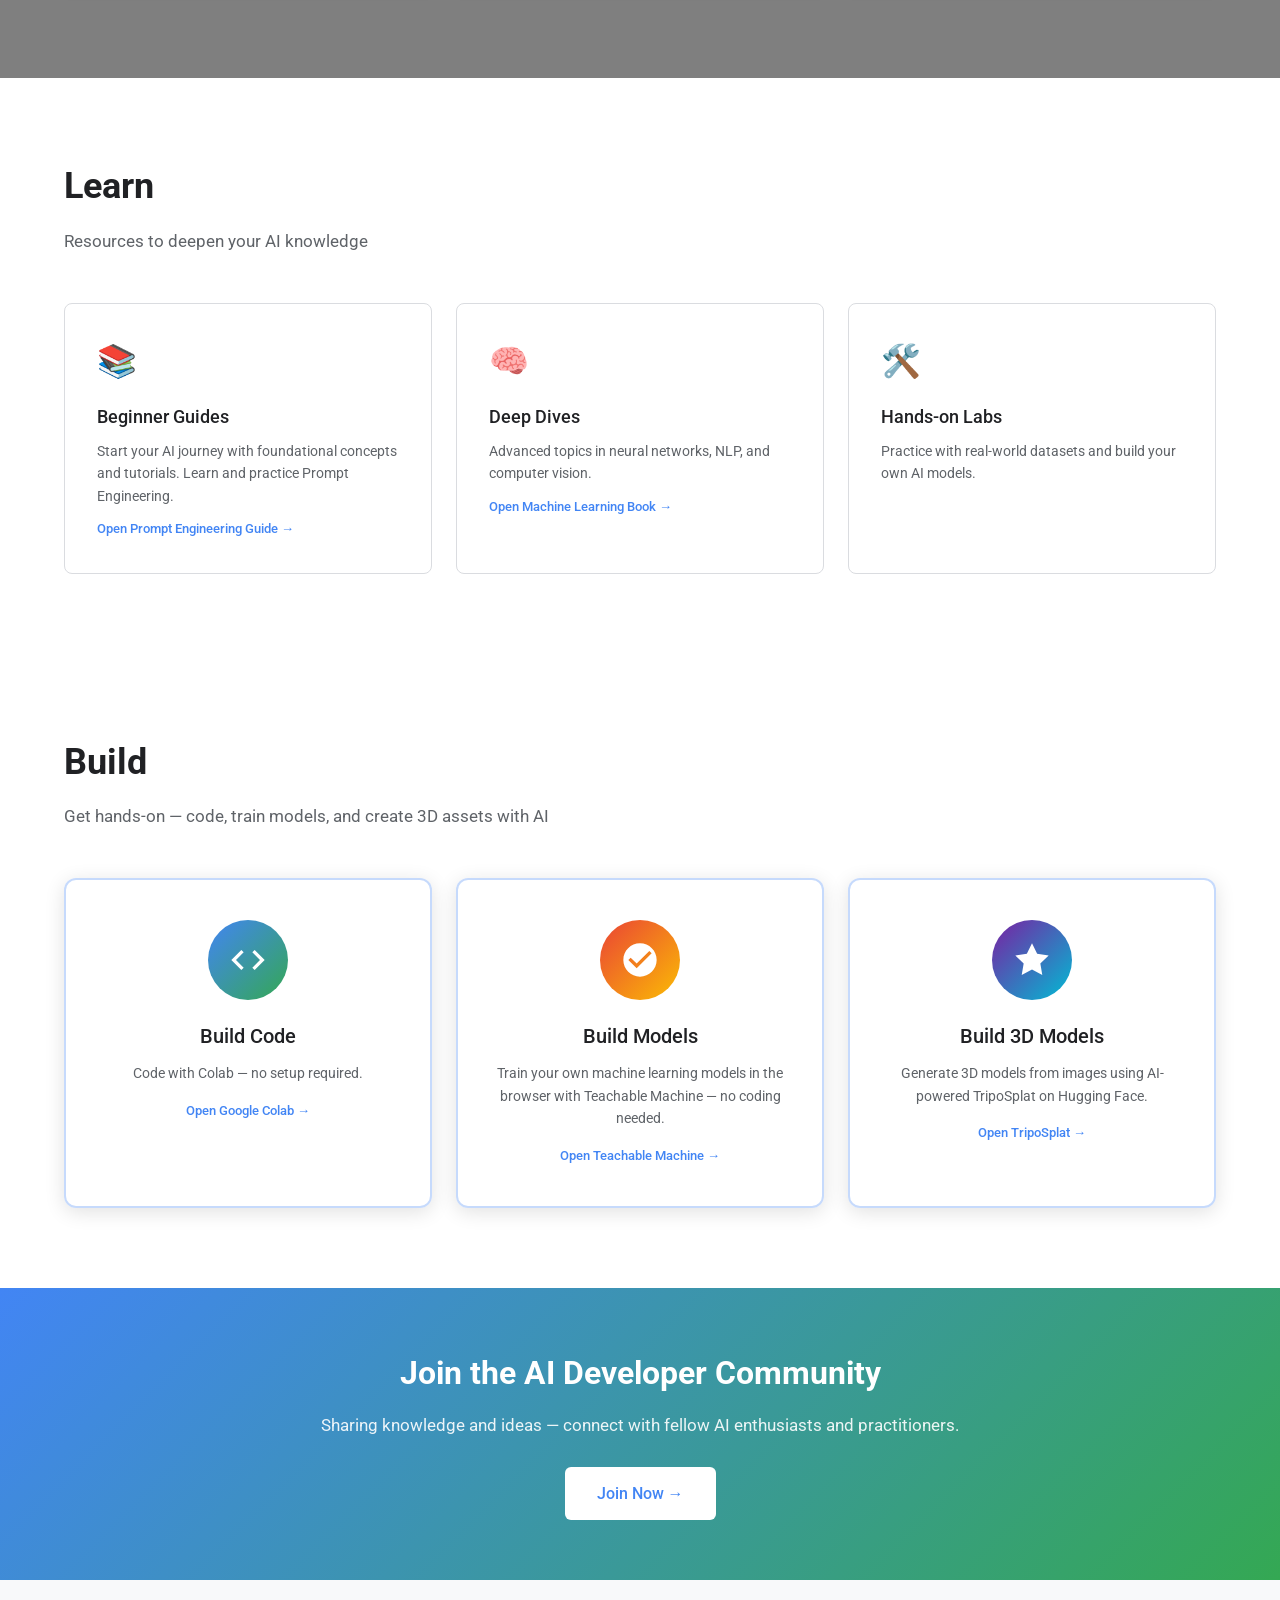
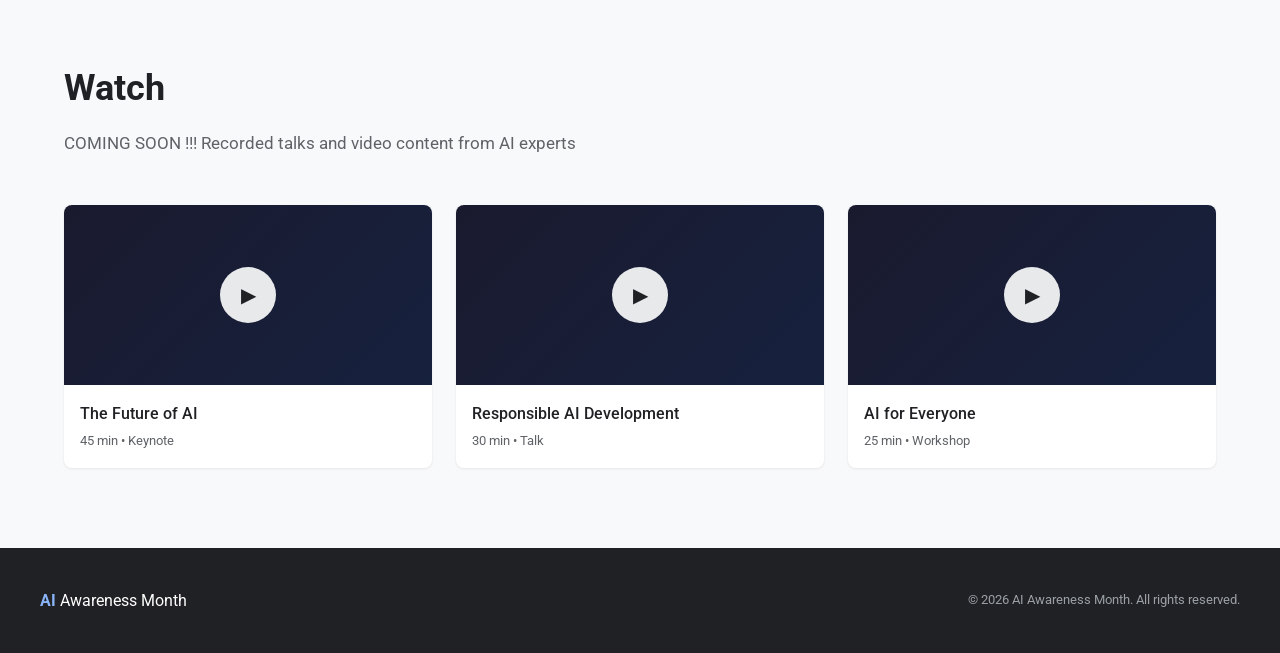
==== commit eb3d2e70: "Add landing video with fade transition, workshop planner highlights with teal color" ====
--- a/index.html
+++ b/index.html
@@ -29,9 +29,12 @@
         </div>
     </header>
 
-    <!-- Hero Section - Landing Page Image -->
-    <section class="hero">
-        <img src="Landing_Page.png" alt="AI Awareness Month" class="hero-image">
+    <!-- Hero Section - Landing Video then Image -->
+    <section class="hero hero-stacked">
+        <video id="landing-video" class="hero-video" autoplay muted playsinline>
+            <source src="Landing_Video.mp4" type="video/mp4">
+        </video>
+        <img src="Landing_Page.png" alt="AI Awareness Month" class="hero-image" id="landing-image">
     </section>
 
     <!-- Events Section -->
--- a/styles.css
+++ b/styles.css
@@ -155,11 +155,46 @@
     background: #fff;
 }
 
+.hero-stacked {
+    position: relative;
+}
+
+.hero-stacked .hero-video {
+    position: relative;
+    z-index: 2;
+}
+
+.hero-stacked .hero-image {
+    position: absolute;
+    top: 0;
+    left: 0;
+    z-index: 1;
+}
+
+.hero-video {
+    width: 100%;
+    max-width: 100%;
+    height: auto;
+    display: block;
+    transition: opacity 1.5s ease;
+    opacity: 1;
+}
+
+.hero-video.fade-out {
+    opacity: 0;
+}
+
 .hero-image {
     width: 100%;
     max-width: 100%;
     height: auto;
     display: block;
+    transition: opacity 1.5s ease;
+    opacity: 0;
+}
+
+.hero-image.fade-in {
+    opacity: 1;
 }
 
 /* Sections Common */
